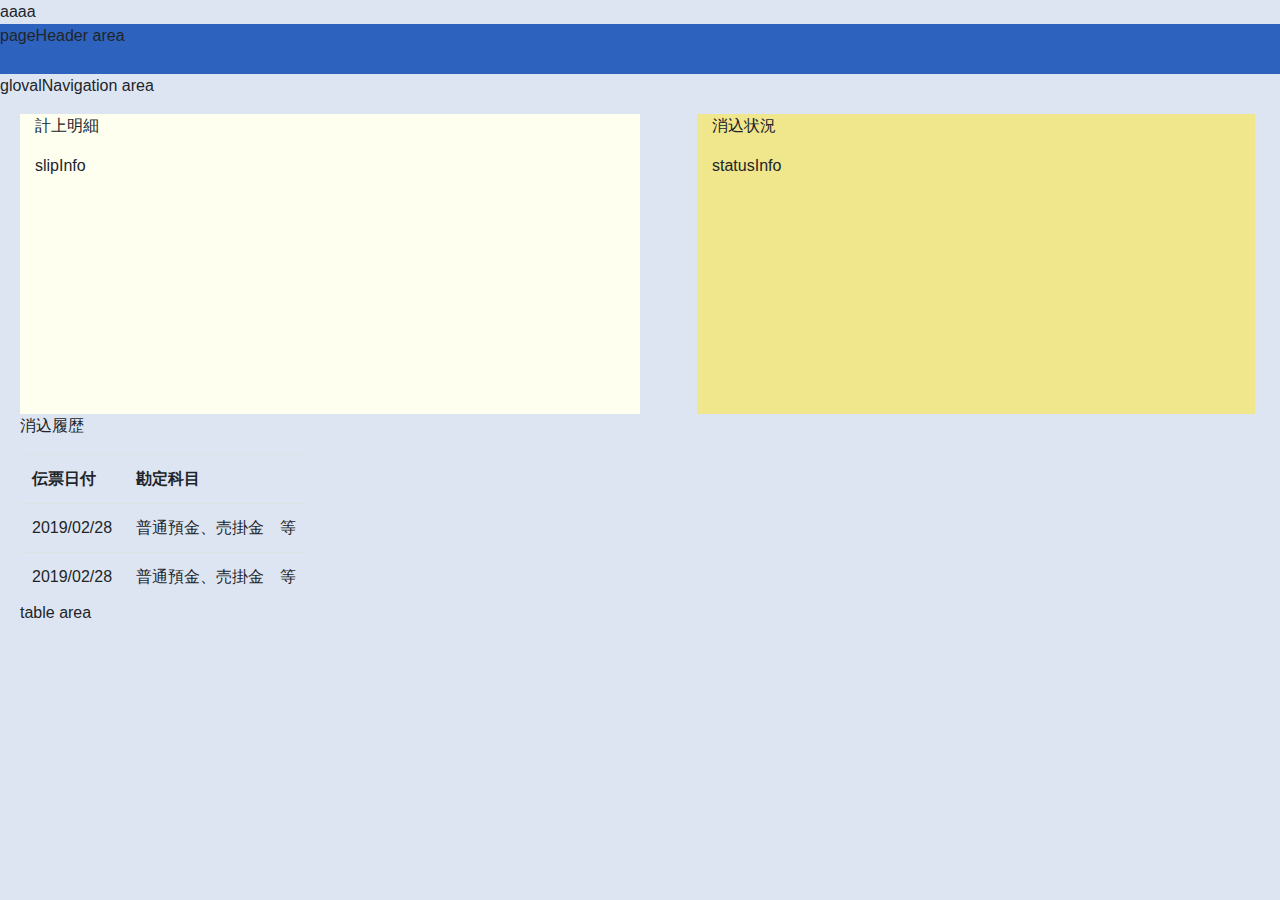
==== Cix_mock/CA_history/index.html @ 78b0cf21 "mockの作業開始" ====
<!DOCTYPE html>
<html lang="ja">
<head>
    <meta charset="UTF-8">
    <meta name="viewport" content="width=device-width">
    <link rel="stylesheet" href="https://stackpath.bootstrapcdn.com/bootstrap/4.3.1/css/bootstrap.min.css" integrity="sha384-ggOyR0iXCbMQv3Xipma34MD+dH/1fQ784/j6cY/iJTQUOhcWr7x9JvoRxT2MZw1T" crossorigin="anonymous">
    <link rel="stylesheet" href="CSS/style.css">
    <title>統制勘定消込履歴照会画面</title>

</head>
<body>
    
    aaaa
    <div class="pageHeader">
        <p>pageHeader area</p>
    </div>

    <div class="globalNavi">
        <p>glovalNavigation area</p>
    </div>
    <div class="contents">

        <div class="slipInfo col-6">
            <p>計上明細</p>
            <p>slipInfo</p>

        </div>
        <div class="statusInfo col-6">
            <p>消込状況</p>
            <p>statusInfo</p>
        </div>

        <div class="table">
            <p>消込履歴</p>
            <table>
                <tr>
                    <th>伝票日付</th>
                    <th>勘定科目</th>
                </tr>
                <tr>
                    <td>2019/02/28</td>
                    <td>普通預金、売掛金　等</td>
                </tr>
                <tr>
                    <td>2019/02/28</td>
                    <td>普通預金、売掛金　等</td>
                </tr>
            </table>
            <p>table area</p>

        </div>
    </div>
</body>
</html>
---- Cix_mock/CA_history/CSS/style.css ----
body {
    /* min-height: 100vh;
    display: flex;
    flex-direction: column; */
    background-color:#DEE5F2;
}
.pageHeader{
    height: 50px; 
    background-color:#2D63BE
}
.globalNavi{
    background-color: #DEE5F2;
}
.contents{
    padding-left: 20px;
    padding-right: 20px;
}
.slipInfo{
    background-color: ivory;
    width: 60%;
    height:300px;
    float: left;
    /* margin-left;: 5px; */
    /* margin-right: 5px; */
}
.statusInfo{
    background-color: khaki;
    width: 45%;
    height:300px;
    margin-left: 5px;
    margin-right: 5px;
    float: right;

}
.table{
    clear: both;
}
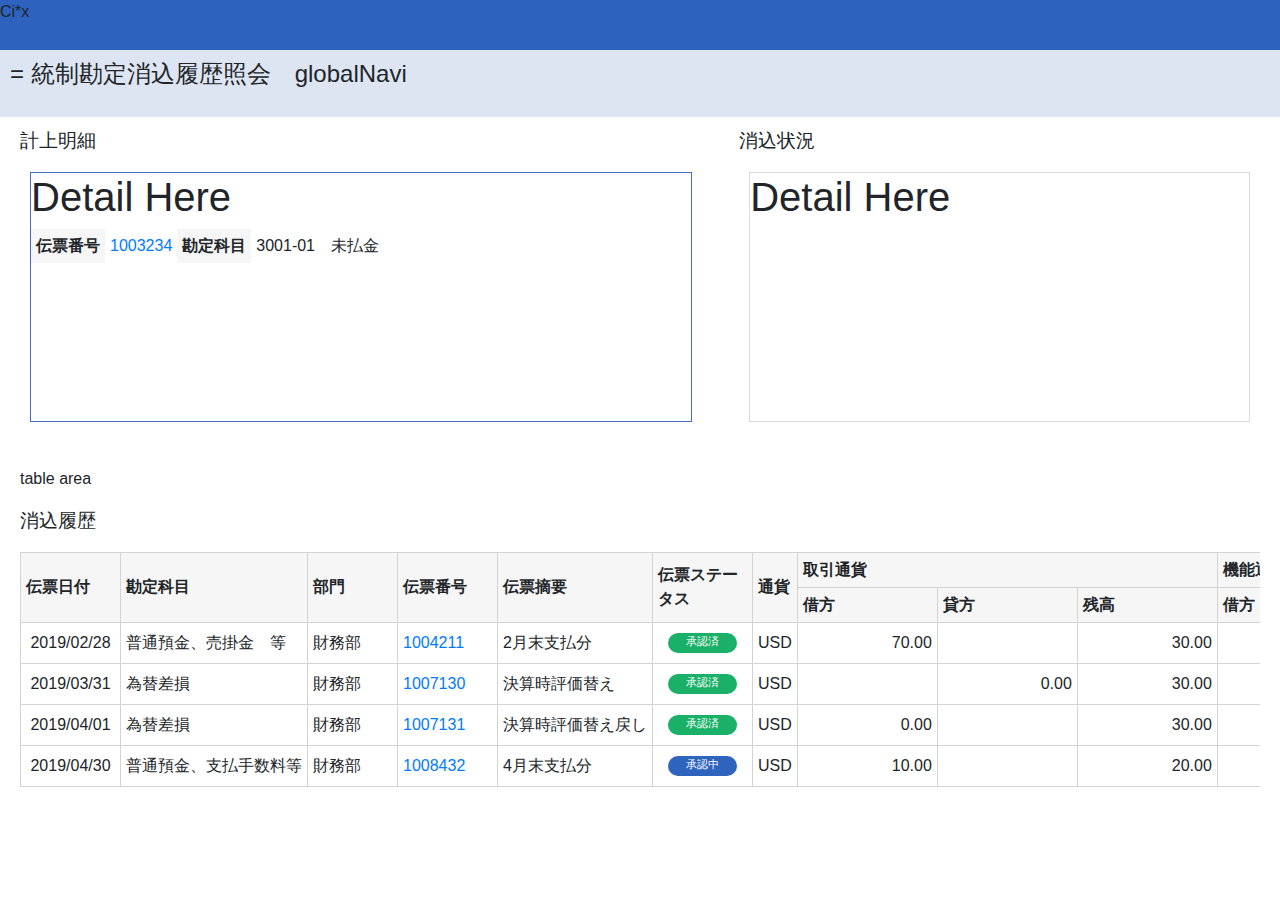
==== commit beb9c500: "MainTable完成" ====
--- a/Cix_mock/CA_history/index.html
+++ b/Cix_mock/CA_history/index.html
@@ -10,44 +10,142 @@
 </head>
 <body>
     
-    aaaa
     <div class="pageHeader">
-        <p>pageHeader area</p>
+        <p>Ci*x</p>
     </div>
 
     <div class="globalNavi">
-        <p>glovalNavigation area</p>
+        <h4>= 統制勘定消込履歴照会　globalNavi</h4>
     </div>
     <div class="contents">
+        <div class="slipHeader"> <!--この要素の中でFloatする方法を調べる-->
+            <!-- <p>slipHeader</p> -->
+            <div class="slipInfo">
+                <p class="areaTitle">計上明細</p>
+                <!-- <p>slipInfo</p> -->
+                <div class="slipDetailArea">
+                    <h1>Detail Here</h1>
+                    <table class="slipDetailTable">
+                        <tr>
+                            <th>伝票番号</th>
+                            <td><a href="">1003234</a></td>
+                            <th>勘定科目</th>
+                            <td>3001-01　未払金</td>
+                        </tr>
+                    </table>
 
-        <div class="slipInfo col-6">
-            <p>計上明細</p>
-            <p>slipInfo</p>
 
+
+
+
+
+
+
+                </div>
+            </div>
+            <div class="statusInfo">
+                <p class="areaTitle">消込状況</p>
+                <!-- <p>statusInfo</p> -->
+                <div class="statusDetailArea">
+                        <h1>Detail Here</h1>
+                    </div>
+                </div>
         </div>
-        <div class="statusInfo col-6">
-            <p>消込状況</p>
-            <p>statusInfo</p>
-        </div>
-
-        <div class="table">
-            <p>消込履歴</p>
-            <table>
+        <div class="tableArea">
+                <p>table area</p>
+            <p class="areaTitle">消込履歴</p>
+            <table class="mainTable" border="1">
                 <tr>
-                    <th>伝票日付</th>
-                    <th>勘定科目</th>
+                    <th rowspan="2">伝票日付</th>
+                    <th rowspan="2">勘定科目</th>
+                    <th rowspan="2">部門</th>
+                    <th rowspan="2">伝票番号</th>
+                    <th rowspan="2">伝票摘要</th>
+                    <th rowspan="2">伝票ステータス</th>
+                    <th rowspan="2">通貨</th>
+                    <th colspan="3" style="width: 400px;">取引通貨</th>
+                    <th colspan="3" style="width: 400px;">機能通貨</th>
                 </tr>
                 <tr>
-                    <td>2019/02/28</td>
-                    <td>普通預金、売掛金　等</td>
+                        <th style="width=100px;">借方</th>
+                        <th>貸方</th>
+                        <th>残高</th>
+                        <th>借方</th>
+                        <th>貸方</th>
+                        <th>残高</th>
+                    </tr>
+    
+    
+
+
+
+
+
+                <tr>
+                    <td class="slipNum typeAlignCenter">2019/02/28</td>
+                    <td class="account typeAlignLeft">普通預金、売掛金　等</td>
+                    <td class="costCenter typeAlignLeft">財務部</td>
+                    <td class="slipNum typeAlignLeft"><a href="">1004211</a></td>
+                    <td class="notes typeAlignLeft">2月末支払分</td>
+                    <td class="wf typeAlignCenter"><div class="wfApp">承認済</div></td>
+                    <td class="currency typeAlignCenter">USD</td>
+                    <td class="amount typeAlignRight">70.00</td>
+                    <td class="amount typeAlignRight"></td>
+                    <td class="amount typeAlignRight">30.00</td>
+                    <td class="amount typeAlignRight">6,960</td>
+                    <td class="amount typeAlignRight"></td>
+                    <td class="amount typeAlignRight">3,040</td>
                 </tr>
                 <tr>
-                    <td>2019/02/28</td>
-                    <td>普通預金、売掛金　等</td>
+                    <td class="slipNum typeAlignCenter">2019/03/31</td>
+                    <td class="account typeAlignLeft">為替差損</td>
+                    <td class="costCenter typeAlignLeft">財務部</td>
+                    <td class="slipNum typeAlignLeft"><a href="">1007130</a></td>
+                    <td class="notes typeAlignLeft">決算時評価替え</td>
+                    <td class="wf typeAlignCenter"><div class="wfApp">承認済</div></td>
+                    <td class="currency typeAlignCenter">USD</td>
+                    <td class="amount typeAlignRight"></td>
+                    <td class="amount typeAlignRight">0.00</td>
+                    <td class="amount typeAlignRight">30.00</td>
+                    <td class="amount typeAlignRight"></td>
+                    <td class="amount typeAlignRight">120</td>
+                    <td class="amount typeAlignRight">3,160</td>
                 </tr>
+                <tr>
+                    <td class="slipNum typeAlignCenter">2019/04/01</td>
+                    <td class="account typeAlignLeft">為替差損</td>
+                    <td class="costCenter typeAlignLeft">財務部</td>
+                    <td class="slipNum typeAlignLeft"><a href="">1007131</a></td>
+                    <td class="notes typeAlignLeft">決算時評価替え戻し</td>
+                    <td class="wf typeAlignCenter"><div class="wfApp">承認済</div></td>
+                    <td class="currency typeAlignCenter">USD</td>
+                    <td class="amount typeAlignRight">0.00</td>
+                    <td class="amount typeAlignRight"></td>
+                    <td class="amount typeAlignRight">30.00</td>
+                    <td class="amount typeAlignRight">120</td>
+                    <td class="amount typeAlignRight"></td>
+                    <td class="amount typeAlignRight">3,160</td>
+                </tr>
+                <tr>
+                    <td class="slipNum typeAlignCenter">2019/04/30</td>
+                    <td class="account typeAlignLeft">普通預金、支払手数料等</td>
+                    <td class="costCenter typeAlignLeft">財務部</td>
+                    <td class="slipNum typeAlignLeft"><a href="">1008432</a></td>
+                    <td class="notes typeAlignLeft">4月末支払分</td>
+                    <td class="wf typeAlignCenter"><div class="wfWip">承認中</div></td>
+                    <td class="currency typeAlignCenter">USD</td>
+                    <td class="amount typeAlignRight">10.00</td>
+                    <td class="amount typeAlignRight"></td>
+                    <td class="amount typeAlignRight">20.00</td>
+                    <td class="amount typeAlignRight">1,060</td>
+                    <td class="amount typeAlignRight"></td>
+                    <td class="amount typeAlignRight">1,980</td>
+                </tr>
+            
+            
+
+
             </table>
-            <p>table area</p>
-
         </div>
     </div>
 </body>
--- a/Cix_mock/CA_history/CSS/style.css
+++ b/Cix_mock/CA_history/CSS/style.css
@@ -3,6 +3,7 @@
     display: flex;
     flex-direction: column; */
     background-color:#DEE5F2;
+    font-family: "游ゴシック体", YuGothic, "游ゴシック Medium", "Yu Gothic Medium", "游ゴシック", "Yu Gothic", sans-serif;
 }
 .pageHeader{
     height: 50px; 
@@ -10,29 +11,136 @@
 }
 .globalNavi{
     background-color: #DEE5F2;
+    padding-left: 10px;
+    padding-bottom: 20px;
+    padding-top: 10px;
+    /* border-style: solid; */
 }
 .contents{
+    /* margin-left: 20px; */
     padding-left: 20px;
     padding-right: 20px;
+    /* background-color#DEE5F2; */
+    background-color:#ffffff;
+    height: 800px;
+}
+.slipHeader{
+    /* border-style: solid; */
+    height: 350px;
+    /* width: 1920px; */
 }
 .slipInfo{
-    background-color: ivory;
-    width: 60%;
+    background-color: #ffffff;
+    width: 55%;
     height:300px;
     float: left;
+    /* border-style: solid; */
+    padding-top: 10px;
     /* margin-left;: 5px; */
     /* margin-right: 5px; */
 }
 .statusInfo{
-    background-color: khaki;
-    width: 45%;
+    padding-top: 10px;
+    background-color:#ffffff;
+    width: 42%;
     height:300px;
-    margin-left: 5px;
-    margin-right: 5px;
+    /* margin-left: 5%; */
     float: right;
+    /* border-style: solid; */
 
 }
-.table{
+.tableArea{
     clear: both;
+    background-color: #ffffff;
+    /* border-style: solid; */
+    white-space: nowrap;
+    overflow: auto;
+}
+.mainTable{
+    overflow: auto;
+    /* white-space: nowrap; */
+    border-style: solid;
+    border-color: lightgray;
+    border-width: 1px;
+    table-layout: fixed;
+}
+th {
+    background-color: #F6F6F6;
+    padding: 5px;
+    white-space: normal;
+}
+td{
+    padding: 5px;
+}
+.typeAlignLeft{
+    text-align: left;
+}
+.typeAlignCenter{
+    text-align: center;
+}
+.typeAlignRight{
+    text-align: right;
+}
+.wfApp{
+    background-color:#1AB068;
+    height: 20px;
+    text-align: center;
+    vertical-align: middle;
+    margin: 5px;
+    margin-left: 10px;
+    margin-right: 10px;
+    font-size: 70%;
+    border-radius: 20px;
+    color: white;
+}
+.wfWip{
+    background-color:#2E63BE;
+    height: 20px;
+    text-align: center;
+    vertical-align: middle;
+    margin: 5px;
+    margin-left: 10px;
+    margin-right: 10px;
+    font-size: 70%;
+    border-radius: 20px;
+    color: white;
 }
 
+.account{
+    width: 1260px;
+}
+.costCenter{
+    min-width: 90px;
+}
+.notes{
+    width: 200px;
+}
+.slipNum{
+    min-width: 100px;
+}
+.wf{
+    min-width: 100px;
+}
+.currency{
+    width: 50px;
+}
+.amount{
+    min-width: 140px;
+}
+.areaTitle{
+    font-size: 120%;
+}
+.slipDetailArea{
+    border-style: solid;
+    border-width: 1px;
+    border-color: #3F70C3;
+    height: 250px;
+    margin: 10px;
+}
+.statusDetailArea{
+    border-style: solid;
+    border-width: 1px;
+    border-color: #D9D9D9;
+    height: 250px;
+    margin: 10px;
+}
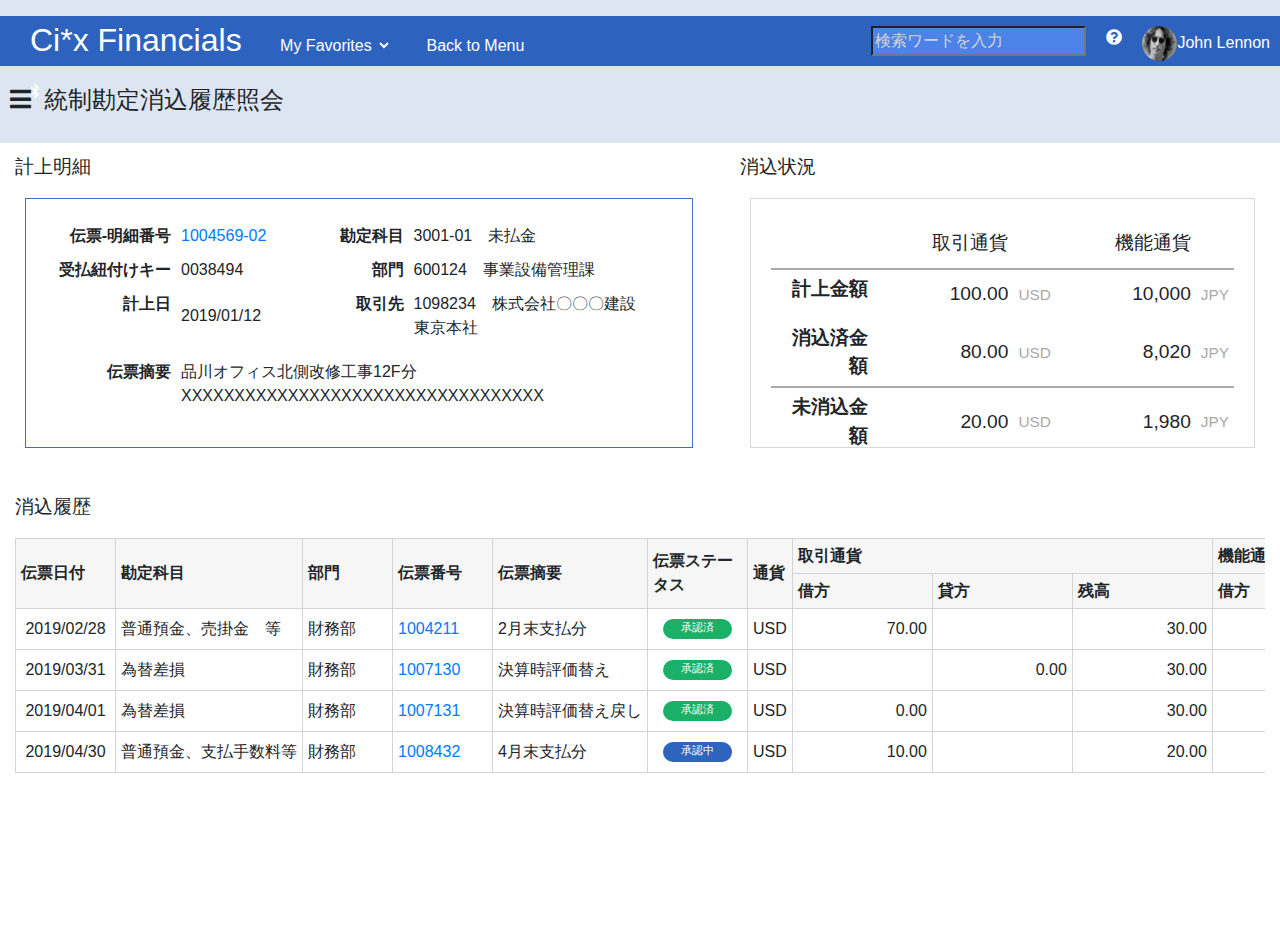
==== commit 306cb7ca: "ヘッダー仕上げ" ====
--- a/Cix_mock/CA_history/index.html
+++ b/Cix_mock/CA_history/index.html
@@ -5,54 +5,108 @@
     <meta name="viewport" content="width=device-width">
     <link rel="stylesheet" href="https://stackpath.bootstrapcdn.com/bootstrap/4.3.1/css/bootstrap.min.css" integrity="sha384-ggOyR0iXCbMQv3Xipma34MD+dH/1fQ784/j6cY/iJTQUOhcWr7x9JvoRxT2MZw1T" crossorigin="anonymous">
     <link rel="stylesheet" href="CSS/style.css">
+    <link href="https://use.fontawesome.com/releases/v5.6.1/css/all.css" rel="stylesheet">
+
     <title>統制勘定消込履歴照会画面</title>
 
 </head>
 <body>
     
     <div class="pageHeader">
-        <p>Ci*x</p>
+        <p>
+            <p class="logo">Ci*x Financials</p>
+            <!-- <p class="favorites">お気に入り</p> -->
+            <select name="favorites" id="favorites">My Favorites
+                <option value="" aria-checked="">My Favorites</option>
+                <option value="1">勘定消込画面</option>
+                <option value="2">伝票入力画面</option>
+            </select>
+            <span>Back to Menu</span>
+            <span class="pageHeaderRight"><img  class="img" src="img/johnlennonpic.jpg" alt="伊">John Lennon</span>
+            <span class="pageHeaderRight"><i class="fa fa-question-circle"></i></span>
+            <span class="pageHeaderRight"><input type="text" placeholder="検索ワードを入力"></span>
+        </p>
+        <i class="fab fa-bluetooth-b"></i>
     </div>
 
     <div class="globalNavi">
-        <h4>= 統制勘定消込履歴照会　globalNavi</h4>
+        <h4><i class="fa fa-bars"></i>&nbsp;&nbsp;統制勘定消込履歴照会</h4>
     </div>
     <div class="contents">
-        <div class="slipHeader"> <!--この要素の中でFloatする方法を調べる-->
-            <!-- <p>slipHeader</p> -->
+        <div class="slipHeader"> 
             <div class="slipInfo">
                 <p class="areaTitle">計上明細</p>
-                <!-- <p>slipInfo</p> -->
                 <div class="slipDetailArea">
-                    <h1>Detail Here</h1>
+                    <!-- <h1>Detail Here</h1> -->
                     <table class="slipDetailTable">
                         <tr>
-                            <th>伝票番号</th>
-                            <td><a href="">1003234</a></td>
-                            <th>勘定科目</th>
+                            <td class="detailField">伝票-明細番号</td>
+                            <td><a href="">1004569-02</a></td>
+                            <td class="detailField">勘定科目</td>
                             <td>3001-01　未払金</td>
                         </tr>
+                        <tr>
+                            <td class="detailField">受払紐付けキー</td>
+                            <td>0038494</td>
+                            <td class="detailField">部門</td>
+                            <td>600124　事業設備管理課</td>
+                        </tr>
+                        <tr>
+                            <td class="detailField">計上日</td>
+                            <td>2019/01/12</td>
+                            <td class="detailField">取引先</td>
+                            <td>1098234　株式会社〇〇〇建設　東京本社</td>
+                        </tr>
+                        <tr><td></td></tr>
+                        <tr>
+                            <td class="detailField">伝票摘要</td>
+                            <td colspan="3">品川オフィス北側改修工事12F分 XXXXXXXXXXXXXXXXXXXXXXXXXXXXXXXXXX</td>
+                        </tr>
                     </table>
-
-
-
-
-
-
-
-
                 </div>
             </div>
             <div class="statusInfo">
                 <p class="areaTitle">消込状況</p>
-                <!-- <p>statusInfo</p> -->
                 <div class="statusDetailArea">
-                        <h1>Detail Here</h1>
-                    </div>
+                    <!-- <h1>Detail Here</h1> -->
+                <table class="statusDetailTable">
+                    <!-- <thead class="statusDetailTh"> -->
+                        <tr class="statusDetailTh">
+                            <td class="detailField"></td>
+                            <td class="headerAmt">取引通貨</td>
+                            <td class="headerCrr"></td>
+                            <td class="headerAmt">機能通貨</td>
+                            <td class="headerCrr"></td>
+                        </tr>
+                    <!-- </thead> -->
+                    <tr>
+                        <td class="detailField">計上金額</td>
+                        <td class="headerAmt">100.00</td>
+                        <td class="headerCrr">USD</td>
+                        <td class="headerAmt">10,000</td>
+                        <td class="headerCrr">JPY</td>
+                    </tr>
+                    <tr class="statusDetailTh">
+                        <td class="detailField">消込済金額</td>
+                        <td class="headerAmt">80.00</td>
+                        <td class="headerCrr">USD</td>
+                        <td class="headerAmt">8,020</td>
+                        <td class="headerCrr">JPY</td>
+                    </tr>
+                    <tr>
+                        <td class="detailField">未消込金額</td>
+                        <td class="headerAmt sumResult">20.00</td>
+                        <td class="headerCrr sumResult">USD</td>
+                        <td class="headerAmt sumResult">1,980</td>
+                        <td class="headerCrr sumResult">JPY</td>
+                    </tr>
+            
+                </table>
+
                 </div>
+            </div>
         </div>
         <div class="tableArea">
-                <p>table area</p>
             <p class="areaTitle">消込履歴</p>
             <table class="mainTable" border="1">
                 <tr>
--- a/Cix_mock/CA_history/CSS/style.css
+++ b/Cix_mock/CA_history/CSS/style.css
@@ -7,19 +7,22 @@
 }
 .pageHeader{
     height: 50px; 
-    background-color:#2D63BE
+    background-color:#2D63BE;
+    padding-left: 30px;
+    color: white;
 }
 .globalNavi{
     background-color: #DEE5F2;
     padding-left: 10px;
     padding-bottom: 20px;
-    padding-top: 10px;
+    padding-top: 20px;
+    vertical-align: middle;
     /* border-style: solid; */
 }
 .contents{
     /* margin-left: 20px; */
-    padding-left: 20px;
-    padding-right: 20px;
+    padding-left: 15px;
+    padding-right: 15px;
     /* background-color#DEE5F2; */
     background-color:#ffffff;
     height: 800px;
@@ -27,17 +30,13 @@
 .slipHeader{
     /* border-style: solid; */
     height: 350px;
-    /* width: 1920px; */
 }
 .slipInfo{
     background-color: #ffffff;
     width: 55%;
     height:300px;
     float: left;
-    /* border-style: solid; */
     padding-top: 10px;
-    /* margin-left;: 5px; */
-    /* margin-right: 5px; */
 }
 .statusInfo{
     padding-top: 10px;
@@ -47,7 +46,6 @@
     /* margin-left: 5%; */
     float: right;
     /* border-style: solid; */
-
 }
 .tableArea{
     clear: both;
@@ -58,7 +56,6 @@
 }
 .mainTable{
     overflow: auto;
-    /* white-space: nowrap; */
     border-style: solid;
     border-color: lightgray;
     border-width: 1px;
@@ -136,6 +133,7 @@
     border-color: #3F70C3;
     height: 250px;
     margin: 10px;
+    padding: 20px;
 }
 .statusDetailArea{
     border-style: solid;
@@ -143,4 +141,68 @@
     border-color: #D9D9D9;
     height: 250px;
     margin: 10px;
-}
+    padding: 20px;
+    font-size: 120%;
+}
+
+.detailField{
+    text-align: right;
+    font-weight: bold;
+    width: 130px;
+    vertical-align: top;
+}
+.statusDetailTh{
+    text-align: right;
+    border-bottom: solid 2px darkgray;
+    margin-bottom: 3px;
+}
+.headerAmt{
+    min-width:140px;
+    text-align: right;
+    height: 50px;
+
+}
+.headerCrr{
+    color: darkgray;
+    font-size: 80%;
+}
+/* .sumResult{
+    background-color:#D9E7FF;
+} */
+.logo{
+    display: inline;
+    width: 20%;
+    font-size: 200%;
+    /* font-weight: bold; */
+    color: white;
+}
+.favorites{
+    margin-left: 30px;
+    width: 20%;
+    display: inline;
+}
+select {
+    background-color: #2D63BE;
+    border-style: none;
+    color: white;
+    margin-left: 30px;
+    margin-right: 30px;
+    display: inline;
+}
+.pageHeaderRight{
+    vertical-align: middle;
+    float: right;
+    margin: 10px;
+}
+input{
+    background-color: #4C83E8;
+    color: white;
+}
+.img{
+    height: 35px;
+    width: 35px;
+    border-radius: 50%;
+}
+::placeholder{
+    color:lightgray;
+}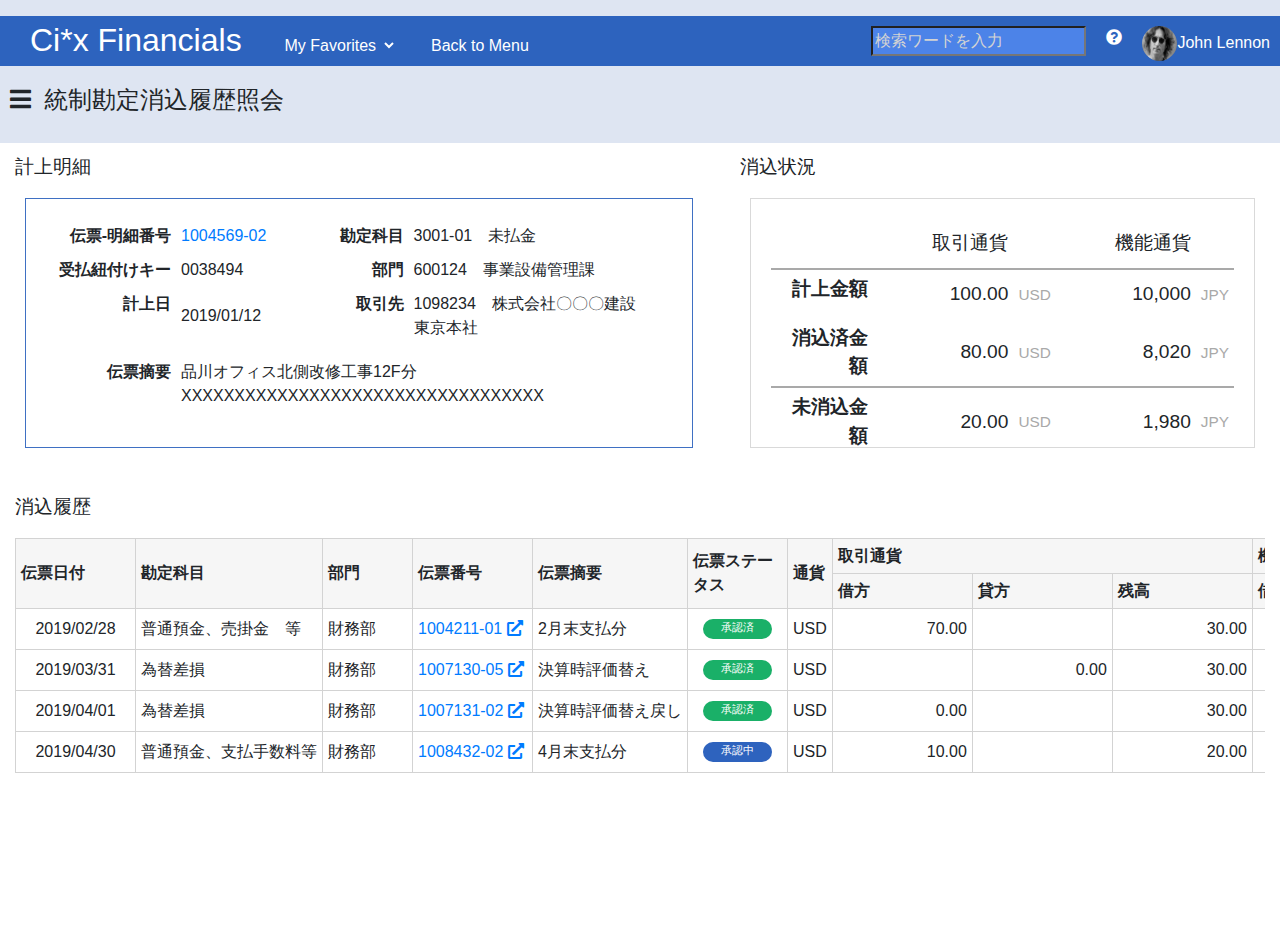
==== commit c71f327b: "シンクアイコンを追加" ====
--- a/Cix_mock/CA_history/index.html
+++ b/Cix_mock/CA_history/index.html
@@ -15,6 +15,7 @@
     <div class="pageHeader">
         <p>
             <p class="logo">Ci*x Financials</p>
+            <span><i class="fa fa-external-link "></i></span>
             <!-- <p class="favorites">お気に入り</p> -->
             <select name="favorites" id="favorites">My Favorites
                 <option value="" aria-checked="">My Favorites</option>
@@ -26,7 +27,7 @@
             <span class="pageHeaderRight"><i class="fa fa-question-circle"></i></span>
             <span class="pageHeaderRight"><input type="text" placeholder="検索ワードを入力"></span>
         </p>
-        <i class="fab fa-bluetooth-b"></i>
+        <!-- <i class="fab fa-bluetooth-b"></i> -->
     </div>
 
     <div class="globalNavi">
@@ -68,44 +69,40 @@
             <div class="statusInfo">
                 <p class="areaTitle">消込状況</p>
                 <div class="statusDetailArea">
-                    <!-- <h1>Detail Here</h1> -->
-                <table class="statusDetailTable">
-                    <!-- <thead class="statusDetailTh"> -->
+                    <table class="statusDetailTable">
+                            <tr class="statusDetailTh">
+                                <td class="detailField"></td>
+                                <td class="headerAmt">取引通貨</td>
+                                <td class="headerCrr"></td>
+                                <td class="headerAmt">機能通貨</td>
+                                <td class="headerCrr"></td>
+                            </tr>
+                        <tr>
+                            <td class="detailField">計上金額</td>
+                            <td class="headerAmt">100.00</td>
+                            <td class="headerCrr">USD</td>
+                            <td class="headerAmt">10,000</td>
+                            <td class="headerCrr">JPY</td>
+                        </tr>
                         <tr class="statusDetailTh">
-                            <td class="detailField"></td>
-                            <td class="headerAmt">取引通貨</td>
-                            <td class="headerCrr"></td>
-                            <td class="headerAmt">機能通貨</td>
-                            <td class="headerCrr"></td>
+                            <td class="detailField">消込済金額</td>
+                            <td class="headerAmt">80.00</td>
+                            <td class="headerCrr">USD</td>
+                            <td class="headerAmt">8,020</td>
+                            <td class="headerCrr">JPY</td>
                         </tr>
-                    <!-- </thead> -->
-                    <tr>
-                        <td class="detailField">計上金額</td>
-                        <td class="headerAmt">100.00</td>
-                        <td class="headerCrr">USD</td>
-                        <td class="headerAmt">10,000</td>
-                        <td class="headerCrr">JPY</td>
-                    </tr>
-                    <tr class="statusDetailTh">
-                        <td class="detailField">消込済金額</td>
-                        <td class="headerAmt">80.00</td>
-                        <td class="headerCrr">USD</td>
-                        <td class="headerAmt">8,020</td>
-                        <td class="headerCrr">JPY</td>
-                    </tr>
-                    <tr>
-                        <td class="detailField">未消込金額</td>
-                        <td class="headerAmt sumResult">20.00</td>
-                        <td class="headerCrr sumResult">USD</td>
-                        <td class="headerAmt sumResult">1,980</td>
-                        <td class="headerCrr sumResult">JPY</td>
-                    </tr>
-            
-                </table>
+                        <tr>
+                            <td class="detailField">未消込金額</td>
+                            <td class="headerAmt sumResult">20.00</td>
+                            <td class="headerCrr sumResult">USD</td>
+                            <td class="headerAmt sumResult">1,980</td>
+                            <td class="headerCrr sumResult">JPY</td>
+                        </tr>
+                    </table>
+                </div> <!--End of statusDetailArea-->
+            </div>
+        </div> <!--End of slipheader-->
 
-                </div>
-            </div>
-        </div>
         <div class="tableArea">
             <p class="areaTitle">消込履歴</p>
             <table class="mainTable" border="1">
@@ -121,25 +118,18 @@
                     <th colspan="3" style="width: 400px;">機能通貨</th>
                 </tr>
                 <tr>
-                        <th style="width=100px;">借方</th>
-                        <th>貸方</th>
-                        <th>残高</th>
-                        <th>借方</th>
-                        <th>貸方</th>
-                        <th>残高</th>
-                    </tr>
-    
-    
-
-
-
-
-
+                    <th style="width=100px;">借方</th>
+                    <th>貸方</th>
+                    <th>残高</th>
+                    <th>借方</th>
+                    <th>貸方</th>
+                    <th>残高</th>
+                </tr>
                 <tr>
                     <td class="slipNum typeAlignCenter">2019/02/28</td>
                     <td class="account typeAlignLeft">普通預金、売掛金　等</td>
                     <td class="costCenter typeAlignLeft">財務部</td>
-                    <td class="slipNum typeAlignLeft"><a href="">1004211</a></td>
+                    <td class="slipNum typeAlignLeft"><a href="">1004211-01&nbsp;<i class="fas fa-external-link-alt"></i></a></td>
                     <td class="notes typeAlignLeft">2月末支払分</td>
                     <td class="wf typeAlignCenter"><div class="wfApp">承認済</div></td>
                     <td class="currency typeAlignCenter">USD</td>
@@ -154,7 +144,7 @@
                     <td class="slipNum typeAlignCenter">2019/03/31</td>
                     <td class="account typeAlignLeft">為替差損</td>
                     <td class="costCenter typeAlignLeft">財務部</td>
-                    <td class="slipNum typeAlignLeft"><a href="">1007130</a></td>
+                    <td class="slipNum typeAlignLeft"><a href="">1007130-05&nbsp;<i class="fas fa-external-link-alt"></i></a></td>
                     <td class="notes typeAlignLeft">決算時評価替え</td>
                     <td class="wf typeAlignCenter"><div class="wfApp">承認済</div></td>
                     <td class="currency typeAlignCenter">USD</td>
@@ -169,7 +159,7 @@
                     <td class="slipNum typeAlignCenter">2019/04/01</td>
                     <td class="account typeAlignLeft">為替差損</td>
                     <td class="costCenter typeAlignLeft">財務部</td>
-                    <td class="slipNum typeAlignLeft"><a href="">1007131</a></td>
+                    <td class="slipNum typeAlignLeft"><a href="">1007131-02&nbsp;<i class="fas fa-external-link-alt"></i></a></td>
                     <td class="notes typeAlignLeft">決算時評価替え戻し</td>
                     <td class="wf typeAlignCenter"><div class="wfApp">承認済</div></td>
                     <td class="currency typeAlignCenter">USD</td>
@@ -184,7 +174,7 @@
                     <td class="slipNum typeAlignCenter">2019/04/30</td>
                     <td class="account typeAlignLeft">普通預金、支払手数料等</td>
                     <td class="costCenter typeAlignLeft">財務部</td>
-                    <td class="slipNum typeAlignLeft"><a href="">1008432</a></td>
+                    <td class="slipNum typeAlignLeft"><a href="">1008432-02&nbsp;<i class="fas fa-external-link-alt"></i></a></td>
                     <td class="notes typeAlignLeft">4月末支払分</td>
                     <td class="wf typeAlignCenter"><div class="wfWip">承認中</div></td>
                     <td class="currency typeAlignCenter">USD</td>
@@ -195,10 +185,6 @@
                     <td class="amount typeAlignRight"></td>
                     <td class="amount typeAlignRight">1,980</td>
                 </tr>
-            
-            
-
-
             </table>
         </div>
     </div>
--- a/Cix_mock/CA_history/CSS/style.css
+++ b/Cix_mock/CA_history/CSS/style.css
@@ -113,7 +113,7 @@
     width: 200px;
 }
 .slipNum{
-    min-width: 100px;
+    min-width: 120px;
 }
 .wf{
     min-width: 100px;
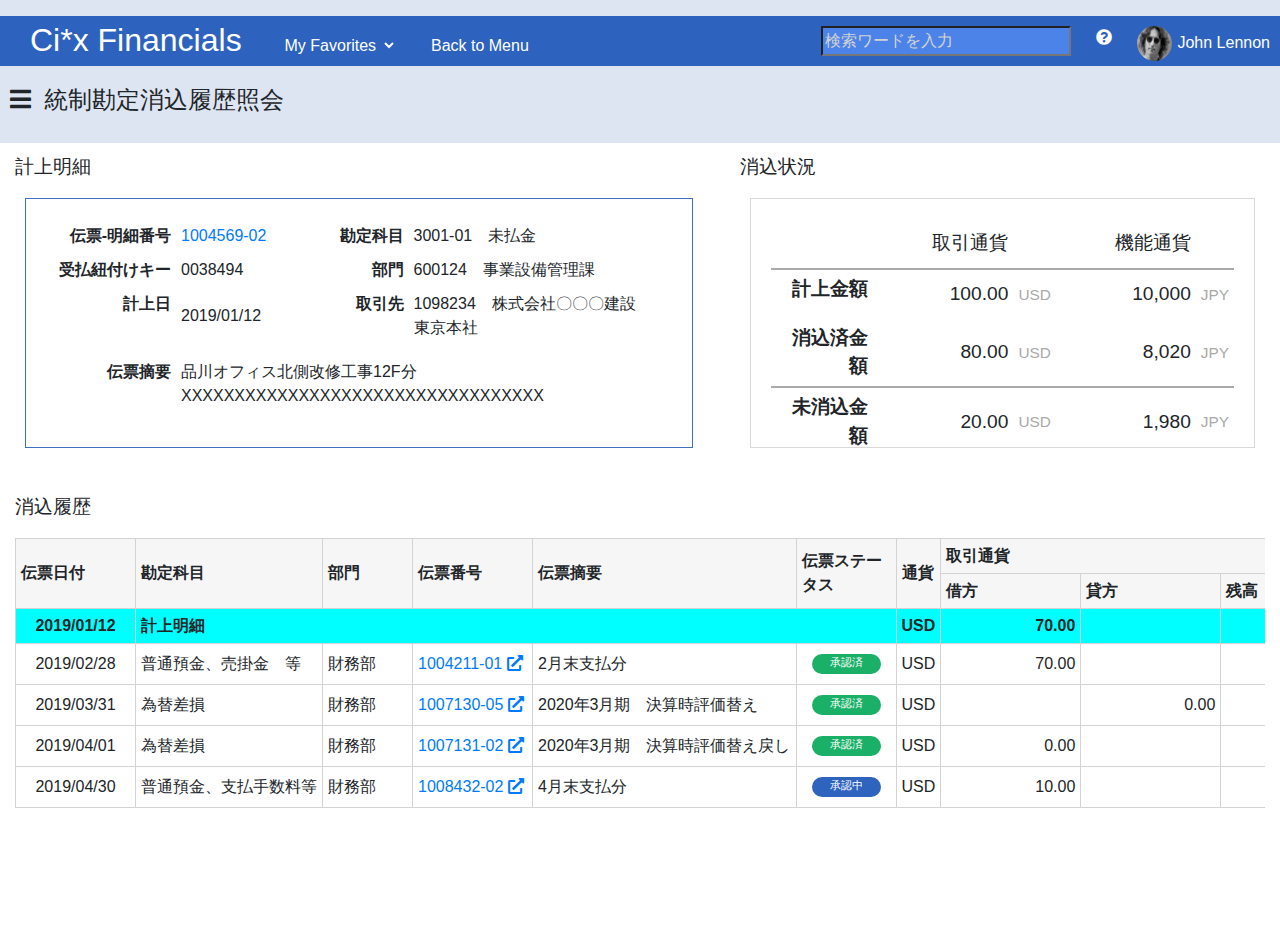
==== commit a43232d9: "table-hoverを追加" ====
--- a/Cix_mock/CA_history/index.html
+++ b/Cix_mock/CA_history/index.html
@@ -22,7 +22,7 @@
                 <option value="1">勘定消込画面</option>
                 <option value="2">伝票入力画面</option>
             </select>
-            <span>Back to Menu</span>
+            <span onclick="alert('Go to Hell!');">Back to Menu</span>
             <span class="pageHeaderRight"><img  class="img" src="img/johnlennonpic.jpg" alt="伊">John Lennon</span>
             <span class="pageHeaderRight"><i class="fa fa-question-circle"></i></span>
             <span class="pageHeaderRight"><input type="text" placeholder="検索ワードを入力"></span>
@@ -105,7 +105,7 @@
 
         <div class="tableArea">
             <p class="areaTitle">消込履歴</p>
-            <table class="mainTable" border="1">
+            <table class="mainTable table-hover" border="1">
                 <tr>
                     <th rowspan="2">伝票日付</th>
                     <th rowspan="2">勘定科目</th>
@@ -125,6 +125,18 @@
                     <th>貸方</th>
                     <th>残高</th>
                 </tr>
+                <tr class="origin">
+                    <td class="slipNum typeAlignCenter">2019/01/12</td>
+                    <td class="origin typeAlignLeft" colspan="5">計上明細</td>
+                    <td class="currency typeAlignCenter">USD</td>
+                    <td class="amount typeAlignRight">70.00</td>
+                    <td class="amount typeAlignRight"></td>
+                    <td class="amount typeAlignRight">30.00</td>
+                    <td class="amount typeAlignRight">6,960</td>
+                    <td class="amount typeAlignRight"></td>
+                    <td class="amount typeAlignRight">3,040</td>
+                </tr>
+
                 <tr>
                     <td class="slipNum typeAlignCenter">2019/02/28</td>
                     <td class="account typeAlignLeft">普通預金、売掛金　等</td>
@@ -145,7 +157,7 @@
                     <td class="account typeAlignLeft">為替差損</td>
                     <td class="costCenter typeAlignLeft">財務部</td>
                     <td class="slipNum typeAlignLeft"><a href="">1007130-05&nbsp;<i class="fas fa-external-link-alt"></i></a></td>
-                    <td class="notes typeAlignLeft">決算時評価替え</td>
+                    <td class="notes typeAlignLeft">2020年3月期　決算時評価替え</td>
                     <td class="wf typeAlignCenter"><div class="wfApp">承認済</div></td>
                     <td class="currency typeAlignCenter">USD</td>
                     <td class="amount typeAlignRight"></td>
@@ -160,7 +172,7 @@
                     <td class="account typeAlignLeft">為替差損</td>
                     <td class="costCenter typeAlignLeft">財務部</td>
                     <td class="slipNum typeAlignLeft"><a href="">1007131-02&nbsp;<i class="fas fa-external-link-alt"></i></a></td>
-                    <td class="notes typeAlignLeft">決算時評価替え戻し</td>
+                    <td class="notes typeAlignLeft">2020年3月期　決算時評価替え戻し</td>
                     <td class="wf typeAlignCenter"><div class="wfApp">承認済</div></td>
                     <td class="currency typeAlignCenter">USD</td>
                     <td class="amount typeAlignRight">0.00</td>
--- a/Cix_mock/CA_history/CSS/style.css
+++ b/Cix_mock/CA_history/CSS/style.css
@@ -193,16 +193,23 @@
     vertical-align: middle;
     float: right;
     margin: 10px;
+    margin-left: 15px;
 }
 input{
     background-color: #4C83E8;
     color: white;
+    width: 250px;
 }
 .img{
     height: 35px;
     width: 35px;
     border-radius: 50%;
+    margin-right: 5px;
 }
 ::placeholder{
     color:lightgray;
+}
+.origin{
+    font-weight: bold;
+    background-color: aqua;
 }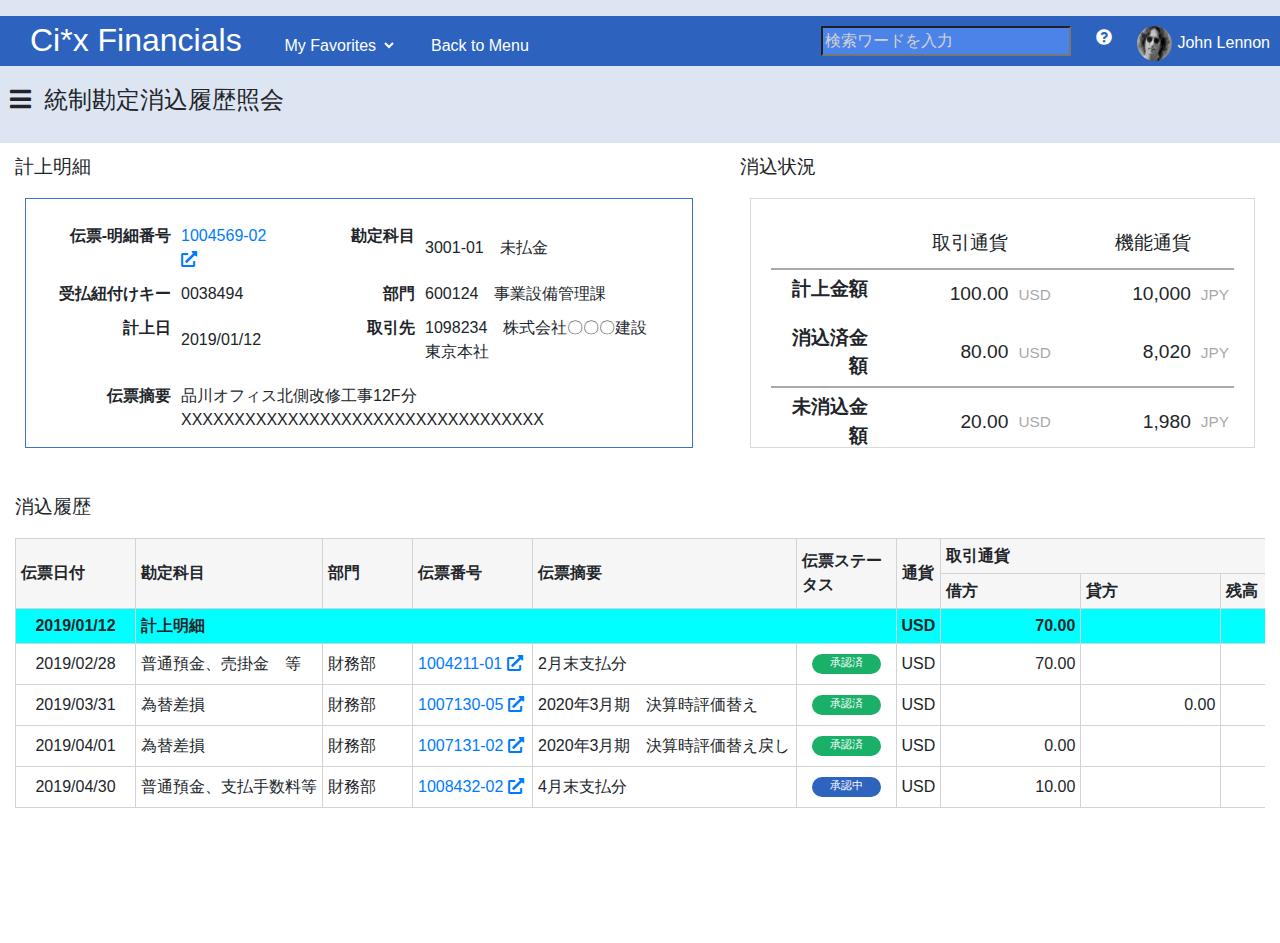
==== commit c19b0f8b: "ヘッダの伝票番号にアイコン追加" ====
--- a/Cix_mock/CA_history/index.html
+++ b/Cix_mock/CA_history/index.html
@@ -42,7 +42,7 @@
                     <table class="slipDetailTable">
                         <tr>
                             <td class="detailField">伝票-明細番号</td>
-                            <td><a href="">1004569-02</a></td>
+                            <td><a href="">1004569-02&nbsp;<i class="fas fa-external-link-alt"></i></a></td>
                             <td class="detailField">勘定科目</td>
                             <td>3001-01　未払金</td>
                         </tr>
